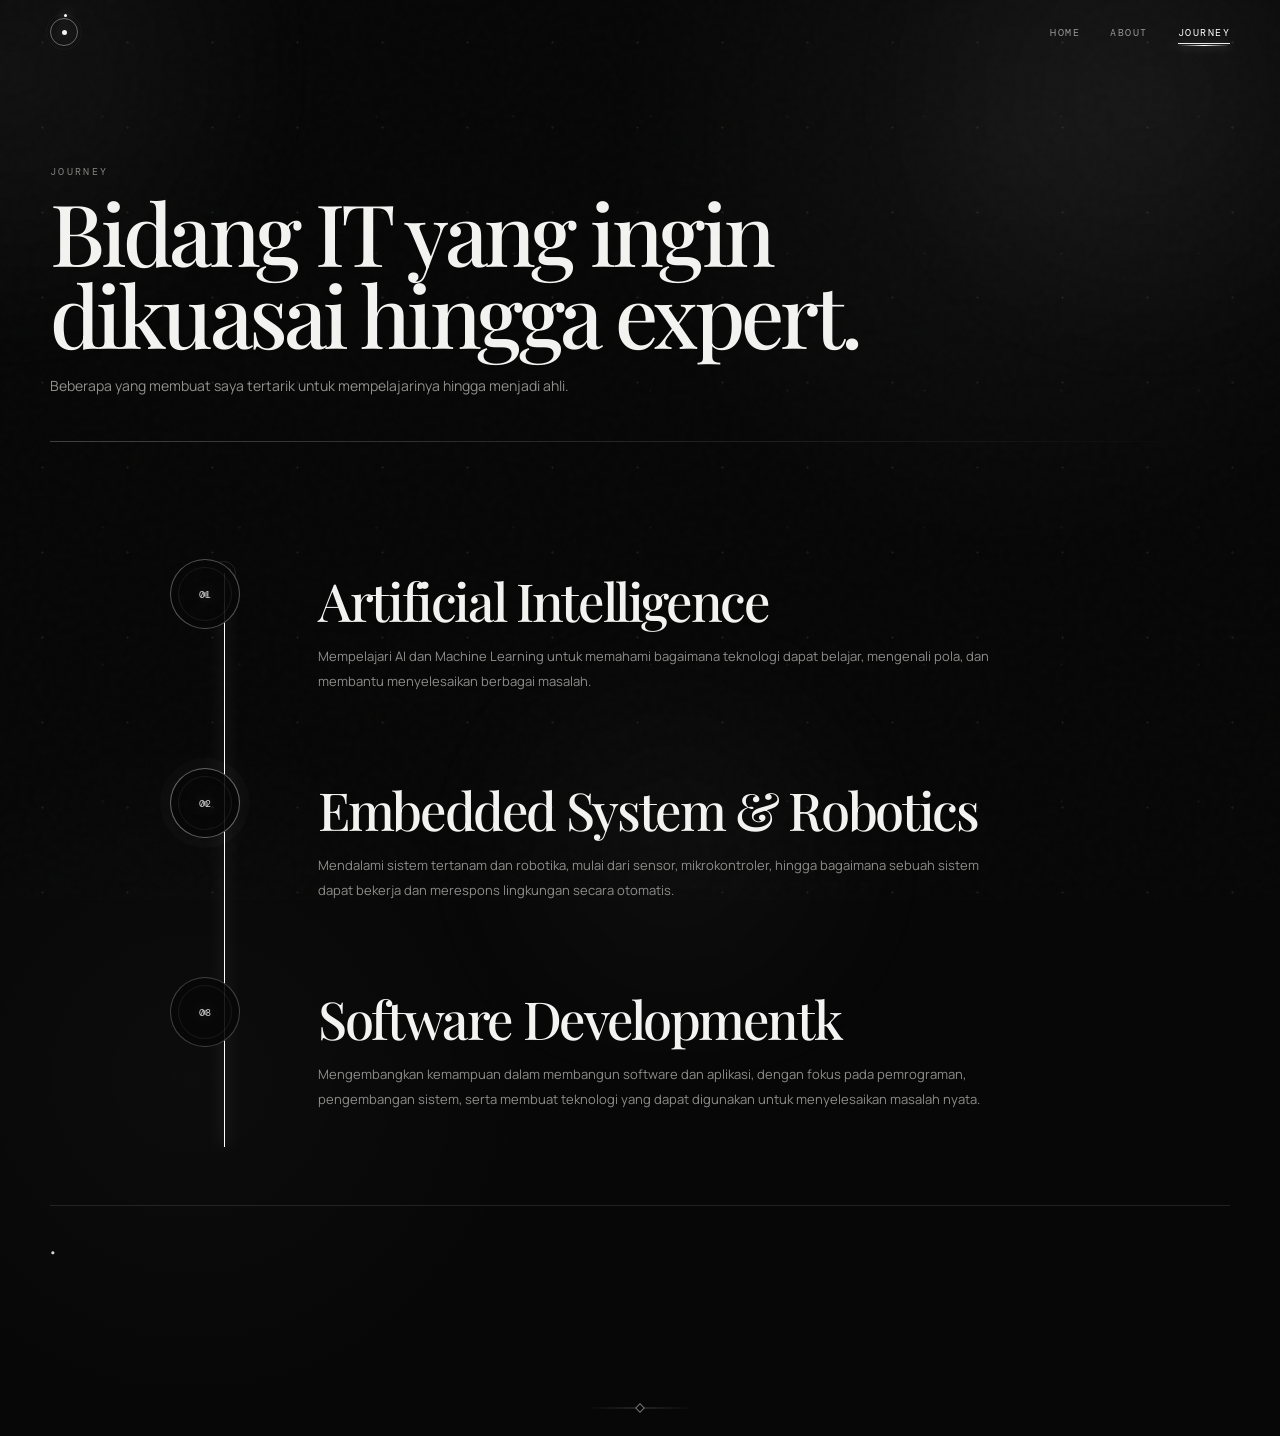
==== journey.html @ cc4d240f "Add files via upload" ====
<!doctype html>
<html lang="id">
<head>
  <meta charset="UTF-8">
  <meta name="viewport" content="width=device-width, initial-scale=1.0">
  <meta name="description" content="Journey dan tujuan belajar teknologi Afreza Alfianda Rizki Sumantri.">
  <title>Journey — Afreza Alfianda Rizki Sumantri</title>
  <link rel="stylesheet" href="styles.css">
</head>
<body data-page="journey">
  <div class="page-shell">
    <header class="navbar"><div class="container nav-inner">
      <a class="brand-mark" href="index.html" aria-label="Profil Saya"><span></span></a>
      <nav class="nav-links" aria-label="Navigasi utama">
        <a data-page="home" href="index.html">Home</a>
        <a data-page="about" href="about.html">About</a>
        <a data-page="journey" href="journey.html">Journey</a>
      </nav>
    </div></header>

    <main>
      <section class="inner-hero journey-hero">
        <div class="container">
          <div class="eyebrow reveal-fast">Journey</div>
          <h1 class="display reveal-fast">Bidang IT yang ingin dikuasai hingga expert.</h1>
          <p class="reveal-fast">Beberapa yang membuat saya tertarik untuk mempelajarinya hingga menjadi ahli.</p>
          <div class="rule reveal-fast"></div>
        </div>
      </section>

      <section class="container journey-wrap">
        <div class="journey-track" aria-label="Peta perjalanan belajar">
          <div class="journey-line"><span class="journey-line-run"></span></div>

          <article class="journey-stop reveal">
            <div class="stop-marker"><span>01</span></div>
            <div class="stop-copy">
              <span class="stop-label"></span>
              <h2 class="display">Artificial Intelligence</h2>
              <p>Mempelajari AI dan Machine Learning untuk memahami bagaimana teknologi dapat belajar, mengenali pola, dan membantu menyelesaikan berbagai masalah.</p>
            </div>
          </article>

          <article class="journey-stop reveal">
            <div class="stop-marker"><span>02</span></div>
            <div class="stop-copy">
              <span class="stop-label"></span>
              <h2 class="display">Embedded System & Robotics</h2>
              <p>Mendalami sistem tertanam dan robotika, mulai dari sensor, mikrokontroler, hingga bagaimana sebuah sistem dapat bekerja dan merespons lingkungan secara otomatis.</p>
            </div>
          </article>

          <article class="journey-stop reveal">
            <div class="stop-marker"><span>03</span></div>
            <div class="stop-copy">
              <span class="stop-label"></span>
              <h2 class="display">Software Developmentk</h2>
              <p>Mengembangkan kemampuan dalam membangun software dan aplikasi, dengan fokus pada pemrograman, pengembangan sistem, serta membuat teknologi yang dapat digunakan untuk menyelesaikan masalah nyata.</p>
            </div>
          </article>
        </div>

        <div class="journey-signoff reveal">
          <p>.</p>
          <span></span>
        </div>
      </section>
    </main>
    <div class="page-end" aria-hidden="true"></div>
  </div>
  <script src="script.js"></script>
</body>
</html>
---- styles.css ----
@import url('https://fonts.googleapis.com/css2?family=DM+Mono:wght@300;400;500&family=Manrope:wght@400;500;600;700&family=Playfair+Display:wght@500;600&display=swap');

:root{
  --bg:#070707;
  --bg-soft:#0b0b0b;
  --text:#f3f3f1;
  --muted:#969694;
  --muted-2:#686866;
  --line:rgba(255,255,255,.105);
  --line-soft:rgba(255,255,255,.065);
  --line-strong:rgba(255,255,255,.24);
  --silver:#d9d9d6;
  --ease:cubic-bezier(.2,.78,.18,1);
}

*{box-sizing:border-box}
html{scroll-behavior:smooth}
body{
  margin:0;
  min-height:100vh;
  overflow-x:hidden;
  color:var(--text);
  background:
    radial-gradient(circle at 80% 10%,rgba(255,255,255,.045),transparent 25%),
    radial-gradient(circle at 15% 75%,rgba(255,255,255,.025),transparent 23%),
    var(--bg);
  font-family:'Manrope',system-ui,-apple-system,BlinkMacSystemFont,'Segoe UI',sans-serif;
}

body::before{
  content:"";
  position:fixed;
  inset:0;
  pointer-events:none;
  z-index:999;
  opacity:.025;
  background-image:url("data:image/svg+xml,%3Csvg viewBox='0 0 160 160' xmlns='http://www.w3.org/2000/svg'%3E%3Cfilter id='noise'%3E%3CfeTurbulence type='fractalNoise' baseFrequency='.75' numOctaves='3' stitchTiles='stitch'/%3E%3C/filter%3E%3Crect width='100%25' height='100%25' filter='url(%23noise)' opacity='.75'/%3E%3C/svg%3E");
}

a{color:inherit;text-decoration:none}
button{font:inherit}

.page-shell{min-height:100vh;position:relative}
.container{width:min(1180px,calc(100% - 64px));margin:0 auto}

.navbar{
  position:fixed;
  inset:0 0 auto;
  z-index:100;
  padding:18px 0;
  transition:padding .35s ease,background .35s ease,backdrop-filter .35s ease;
}
.navbar.scrolled{
  padding:13px 0;
  background:rgba(7,7,7,.72);
  backdrop-filter:blur(18px);
  border-bottom:1px solid var(--line-soft);
}
.nav-inner{display:flex;align-items:center;justify-content:space-between}
.brand-mark{
  width:28px;height:28px;border:1px solid rgba(255,255,255,.36);border-radius:50%;
  display:grid;place-items:center;position:relative;
  transition:transform .5s var(--ease),border-color .5s ease;
}
.brand-mark span{
  width:5px;height:5px;border-radius:50%;background:#f5f5f5;
  box-shadow:0 0 16px rgba(255,255,255,.8);
  animation:softPulse 2.8s ease-in-out infinite;
}
.brand-mark:hover{transform:rotate(90deg);border-color:#fff}
.nav-links{display:flex;align-items:center;gap:30px}
.nav-links a{
  position:relative;
  padding:5px 0;
  color:#979795;
  font:400 10px 'DM Mono',monospace;
  text-transform:uppercase;
  letter-spacing:.15em;
  transition:color .3s ease;
}
.nav-links a::after{
  content:"";
  position:absolute;
  left:0;right:100%;bottom:0;
  height:1px;background:#eee;
  transition:right .4s var(--ease);
}
.nav-links a:hover,.nav-links a.active{color:#fff}
.nav-links a:hover::after,.nav-links a.active::after{right:0}

main{padding-top:70px}
.section{position:relative}
.eyebrow,.stop-label,.section-index,.identity-caption{
  font:400 10px 'DM Mono',monospace;
  letter-spacing:.23em;
  text-transform:uppercase;
}
.eyebrow{color:#838381}
.display{font-family:'Playfair Display',Georgia,serif;font-weight:500;letter-spacing:-.045em}

/* shared reveal */
.reveal,.reveal-fast{opacity:0;transform:translateY(20px)}
.reveal{transition:opacity .85s var(--ease),transform .85s var(--ease)}
.reveal.visible{opacity:1;transform:none}
.reveal-fast{animation:fadeUp .85s var(--ease) forwards}

/* HOME */
.home-hero{min-height:calc(100vh - 70px);display:grid;align-items:center;overflow:hidden}
.hero-grid{display:grid;grid-template-columns:1.04fr .96fr;gap:42px;align-items:center;position:relative;z-index:2}
.hero-copy{padding:72px 0 68px;position:relative}
.hero-name{
  position:relative;
  margin:17px 0 24px;
  max-width:860px;
  font-size:clamp(54px,7.5vw,104px);
  line-height:.91;
  color:#ddd;
}
.hero-name span{
  display:block;
  width:max-content;
  max-width:100%;
  background:linear-gradient(100deg,#6c6c6a 2%,#f8f8f5 32%,#a4a4a2 56%,#fafaf8 77%,#686866 97%);
  background-size:260% 100%;
  -webkit-background-clip:text;
  background-clip:text;
  -webkit-text-fill-color:transparent;
  animation:nameLight 6s ease-in-out infinite;
}
.hero-name span:nth-child(2){animation-delay:1.1s}
.name-sheen{
  width:min(370px,55%);height:1px;margin-top:4px;
  background:linear-gradient(90deg,rgba(255,255,255,0),rgba(255,255,255,.72),rgba(255,255,255,0));
  transform-origin:left center;
  animation:sheen 4.2s ease-in-out infinite;
}
.hero-lead{max-width:610px;margin:27px 0 29px;color:#9a9a98;font-size:14px;line-height:1.95}
.hero-actions{display:flex;align-items:center;gap:24px;flex-wrap:wrap}
.btn{
  display:inline-flex;align-items:center;gap:11px;padding:11px 16px;
  border:1px solid rgba(255,255,255,.3);border-radius:999px;
  font:500 10px 'DM Mono',monospace;letter-spacing:.14em;text-transform:uppercase;
  transition:transform .35s var(--ease),background .35s ease,border-color .35s ease;
}
.btn:hover{transform:translateY(-3px);background:rgba(255,255,255,.06);border-color:rgba(255,255,255,.68)}
.btn span{transition:transform .35s var(--ease)}
.btn:hover span{transform:translate(3px,-2px)}
.text-link{color:#aaa;font-size:12px;position:relative;transition:color .3s ease,transform .35s var(--ease)}
.text-link::after{content:"";position:absolute;left:0;right:0;bottom:-6px;height:1px;background:rgba(255,255,255,.2);transform:scaleX(.3);transform-origin:left;transition:transform .35s var(--ease)}
.text-link:hover{color:#fff;transform:translateX(4px)}
.text-link:hover::after{transform:scaleX(1)}
.hero-meta{display:flex;gap:28px;margin-top:37px;color:#5f5f5d;font:400 9px 'DM Mono',monospace;letter-spacing:.14em;text-transform:uppercase}

.portrait-stage{position:relative;display:grid;place-items:center;min-height:650px;isolation:isolate;padding-top:10px}
.portrait-aura{position:absolute;width:460px;height:460px;border-radius:50%;background:radial-gradient(circle,rgba(255,255,255,.11),rgba(255,255,255,.035) 36%,transparent 69%);filter:blur(14px);animation:auraBreath 5s ease-in-out infinite}
.portrait-ring{position:absolute;border:1px solid rgba(255,255,255,.12);border-radius:50%;pointer-events:none}
.ring-one{width:550px;height:550px;animation:orbitRotate 18s linear infinite}
.ring-two{width:435px;height:435px;border-style:dashed;border-color:rgba(255,255,255,.08);animation:orbitRotateReverse 25s linear infinite}
.portrait-ring::after{content:"";position:absolute;width:5px;height:5px;border-radius:50%;background:#fff;box-shadow:0 0 22px #fff;top:14%;right:11%}
.ring-two::after{top:auto;right:auto;bottom:7%;left:13%;width:4px;height:4px}
.portrait-spark{position:absolute;width:7px;height:7px;border:1px solid #ddd;transform:rotate(45deg);opacity:.65;animation:sparkFloat 3.8s ease-in-out infinite}
.spark-one{top:18%;right:8%}.spark-two{bottom:17%;left:14%;animation-delay:1.4s}
.portrait-circle{
  position:relative;width:min(430px,75vw);aspect-ratio:1;border-radius:50%;overflow:hidden;
  border:1px solid rgba(255,255,255,.22);
  background:radial-gradient(circle at 55% 18%,rgba(255,255,255,.08),rgba(14,14,14,.92) 68%);
  box-shadow:0 30px 80px rgba(0,0,0,.6),0 0 70px rgba(255,255,255,.035);
  display:block;
  animation:portraitFloat 6.5s ease-in-out infinite;
}
.portrait-circle::before{content:"";position:absolute;inset:5%;border-radius:50%;border:1px solid rgba(255,255,255,.06);z-index:2;pointer-events:none}
.portrait-circle::after{content:"";position:absolute;inset:0;background:linear-gradient(180deg,rgba(255,255,255,.035),transparent 38%,rgba(0,0,0,.12));z-index:3;pointer-events:none}
.portrait-circle img{position:absolute;left:50%;top:-12%;width:100%;height:auto;max-width:none;transform:translateX(-50%);filter:none;z-index:1}

.hero-glow{position:absolute;border-radius:50%;pointer-events:none;filter:blur(50px);opacity:.18}
.hero-glow-a{width:230px;height:230px;right:17%;top:19%;background:#fff;animation:glowDrift 8s ease-in-out infinite}
.hero-glow-b{width:180px;height:180px;left:10%;bottom:10%;background:#aaa;animation:glowDrift 10s ease-in-out infinite reverse}
.scroll-cue{position:absolute;bottom:20px;left:50%;transform:translateX(-50%);width:18px;height:27px;border:1px solid rgba(255,255,255,.25);border-radius:999px;opacity:.5}
.scroll-cue span{position:absolute;left:50%;top:6px;width:2px;height:5px;background:#fff;border-radius:2px;transform:translateX(-50%);animation:scrollDot 1.7s ease-in-out infinite}

.home-about{padding:118px 0 120px;border-top:1px solid var(--line-soft)}
.home-about-grid{display:grid;grid-template-columns:.94fr 1.06fr;gap:75px;align-items:start}
.home-about h2{font-size:clamp(38px,4.7vw,64px);line-height:.98;margin:15px 0 0;max-width:560px}
.about-copy{padding-top:24px;max-width:650px;color:#999;font-size:14px;line-height:2}
.about-copy p{margin:0}
.about-note{margin-top:34px!important;color:#d5d5d1;font-family:'Playfair Display',Georgia,serif;font-size:21px;line-height:1.45;max-width:550px;position:relative;padding-left:24px}
.about-note::before{content:"";position:absolute;left:0;top:.1em;width:1px;height:86%;background:linear-gradient(#fff,transparent)}
.home-traits{display:grid;grid-template-columns:repeat(3,1fr);margin-top:75px;border-top:1px solid var(--line);border-bottom:1px solid var(--line)}
.trait{min-height:110px;padding:22px 22px;position:relative;display:flex;flex-direction:column;justify-content:center;gap:7px}
.trait:not(:last-child)::after{content:"";position:absolute;right:0;top:20px;bottom:20px;width:1px;background:var(--line)}
.trait-line{position:absolute;top:-1px;left:22px;width:36px;height:1px;background:#eee;transform-origin:left;transition:width .5s var(--ease)}
.trait:hover .trait-line{width:72px}
.trait strong{font:500 12px 'DM Mono',monospace;letter-spacing:.08em;text-transform:uppercase}
.trait small{color:#676765;font-size:10px;line-height:1.7;max-width:260px}

/* INNER */
.inner-hero{padding:95px 0 56px}
.inner-hero h1{font-size:clamp(54px,6.7vw,92px);line-height:.96;margin:13px 0 17px;max-width:900px}
.inner-hero p{max-width:720px;margin:0;color:#90908e;font-size:14px;line-height:1.9}
.rule{height:1px;margin-top:42px;background:linear-gradient(90deg,rgba(255,255,255,.23),transparent)}

/* ABOUT — editorial, open, no cards */
.about-layout{display:grid;grid-template-columns:.72fr 1.28fr;gap:85px;padding:35px 0 120px}
.identity-panel{position:sticky;top:105px;height:max-content;padding:5px 30px 10px 0;border-right:1px solid var(--line)}
.identity-top{display:flex;align-items:center;gap:12px;color:#666;margin-bottom:29px}
.identity-number{color:#a0a09e;font:400 10px 'DM Mono',monospace}
.identity-caption{font-size:9px;color:#646462}
.identity-panel h2{font-size:clamp(34px,3.6vw,53px);line-height:.97;margin:0 0 42px}
.identity-details{display:grid;gap:21px}
.identity-details div{display:grid;gap:7px}
.identity-details small{color:#5f5f5d;font:400 8px 'DM Mono',monospace;letter-spacing:.18em;text-transform:uppercase}
.identity-details strong{font-size:12px;font-weight:500;line-height:1.55;color:#d0d0cd}
.about-content{display:grid;gap:54px}
.editorial-block{display:grid;grid-template-columns:42px 1fr;gap:22px;align-items:start}
.editorial-block:not(:last-child){padding-bottom:52px;border-bottom:1px solid var(--line-soft)}
.section-index{color:#5d5d5b;font-size:9px;padding-top:5px}
.editorial-block h3{margin:0 0 15px;font:500 clamp(24px,2.4vw,34px)/1.1 'Playfair Display',Georgia,serif;letter-spacing:-.03em}
.editorial-block p{margin:0;color:#8f8f8d;font-size:13px;line-height:1.95;max-width:700px}
.interest-list{margin-top:27px;border-top:1px solid var(--line)}
.interest-row{display:grid;grid-template-columns:48px 1fr;gap:18px;padding:20px 0;border-bottom:1px solid var(--line-soft);transition:transform .45s var(--ease),padding-left .45s var(--ease)}
.interest-row:hover{transform:translateX(8px)}
.interest-row h4{margin:0 0 6px;font-size:13px;font-weight:600}
.interest-row p{font-size:11px;line-height:1.7;color:#6f6f6d;max-width:580px}
.interest-icon{width:38px;height:38px;display:grid;place-items:center;position:relative;color:#c3c3c0}
.icon-code{font:500 12px 'DM Mono',monospace}
.icon-node i{position:absolute;width:5px;height:5px;border-radius:50%;background:#c3c3c0}
.icon-node i:nth-child(1){left:7px;top:9px}.icon-node i:nth-child(2){right:7px;top:18px}.icon-node i:nth-child(3){left:12px;bottom:6px}
.icon-node::before,.icon-node::after{content:"";position:absolute;height:1px;background:#888;transform-origin:left center}
.icon-node::before{left:9px;top:12px;width:19px;transform:rotate(24deg)}
.icon-node::after{left:13px;top:26px;width:15px;transform:rotate(-42deg)}
.icon-scan{border:1px solid rgba(255,255,255,.32);border-radius:10px;width:30px;height:30px;margin:4px}
.icon-scan::before,.icon-scan::after{content:"";position:absolute;background:#c3c3c0}
.icon-scan::before{width:6px;height:1px;top:6px;right:-2px;box-shadow:-17px 17px 0 #c3c3c0}
.icon-scan::after{height:6px;width:1px;right:6px;top:-2px;box-shadow:-17px 17px 0 #c3c3c0}
.icon-play{font-size:12px;border:1px solid rgba(255,255,255,.22);width:30px;height:30px;border-radius:50%;margin:4px}
.icon-play span{transform:translateX(1px)}
.focus-block{padding-bottom:15px!important;border-bottom:0!important}
.focus-words{display:flex;gap:18px;flex-wrap:wrap;margin-top:26px;padding-top:20px;border-top:1px solid var(--line);max-width:700px}
.focus-words span{color:#b7b7b4;font:400 10px 'DM Mono',monospace;letter-spacing:.1em;text-transform:uppercase;position:relative}
.focus-words span:not(:last-child)::after{content:"/";position:absolute;right:-12px;color:#565654}

/* JOURNEY — 3 clean stages */
.journey-wrap{padding:35px 0 120px}
.journey-track{position:relative;max-width:940px;margin:0 auto;padding:10px 0 20px}
.journey-line{position:absolute;left:54px;top:40px;bottom:44px;width:1px;background:linear-gradient(180deg,rgba(255,255,255,.3),rgba(255,255,255,.08))}
.journey-line-run{position:absolute;left:0;top:0;width:1px;height:0;background:#fff;box-shadow:0 0 12px rgba(255,255,255,.5);transition:height 1.4s var(--ease)}
.journey-track.active .journey-line-run{height:100%}
.journey-stop{display:grid;grid-template-columns:110px 1fr;gap:38px;position:relative;padding:16px 0 58px}
.stop-marker{width:70px;height:70px;border-radius:50%;border:1px solid rgba(255,255,255,.23);background:rgba(7,7,7,.9);display:grid;place-items:center;position:relative;z-index:2;transition:transform .5s var(--ease),border-color .5s ease,box-shadow .5s ease}
.stop-marker::before{content:"";position:absolute;inset:7px;border:1px solid rgba(255,255,255,.07);border-radius:50%;transition:transform .5s var(--ease)}
.stop-marker span{font:400 10px 'DM Mono',monospace;color:#ccc}
.journey-stop:hover .stop-marker{transform:translateX(3px) scale(1.05);border-color:#eee;box-shadow:0 0 30px rgba(255,255,255,.08)}
.journey-stop:hover .stop-marker::before{transform:rotate(90deg)}
.stop-copy{padding-top:4px}
.stop-label{font-size:9px;color:#60605e}
.stop-copy h2{font-size:clamp(34px,4.1vw,54px);line-height:.98;margin:12px 0 17px;max-width:680px}
.stop-copy p{margin:0;color:#8d8d8b;font-size:13px;line-height:1.95;max-width:680px}
.journey-stop:nth-child(2) .stop-marker{border-color:rgba(255,255,255,.3)}
.journey-stop:nth-child(3) .stop-marker{border-color:rgba(255,255,255,.38);box-shadow:0 0 0 10px rgba(255,255,255,.018)}
.journey-signoff{border-top:1px solid var(--line);margin-top:14px;padding-top:24px;display:flex;justify-content:space-between;align-items:baseline;gap:20px}
.journey-signoff p{margin:0;font:500 22px/1.4 'Playfair Display',Georgia,serif;color:#d9d9d7}
.journey-signoff span{font:400 9px 'DM Mono',monospace;color:#666;letter-spacing:.12em;text-transform:uppercase}

.page-end{width:min(1180px,calc(100% - 64px));height:56px;margin:0 auto;position:relative}
.page-end::before{content:"";position:absolute;left:50%;top:50%;width:110px;height:1px;background:linear-gradient(90deg,transparent,rgba(255,255,255,.24),transparent);transform:translate(-50%,-50%)}
.page-end::after{content:"";position:absolute;left:50%;top:50%;width:5px;height:5px;border:1px solid #777;transform:translate(-50%,-50%) rotate(45deg);background:var(--bg)}

@keyframes fadeUp{from{opacity:0;transform:translateY(20px)}to{opacity:1;transform:none}}
@keyframes nameLight{0%,100%{background-position:0% 50%}50%{background-position:100% 50%}}
@keyframes sheen{0%,100%{opacity:.2;transform:scaleX(.4)}50%{opacity:.8;transform:scaleX(1)}}
@keyframes portraitFloat{0%,100%{transform:translateY(0)}50%{transform:translateY(-9px)}}
@keyframes auraBreath{0%,100%{transform:scale(.92);opacity:.55}50%{transform:scale(1.04);opacity:.95}}
@keyframes orbitRotate{to{transform:rotate(360deg)}}
@keyframes orbitRotateReverse{to{transform:rotate(-360deg)}}
@keyframes softPulse{0%,100%{transform:scale(.75);opacity:.55}50%{transform:scale(1.18);opacity:1}}
@keyframes sparkFloat{0%,100%{transform:rotate(45deg) translate(0,0);opacity:.35}50%{transform:rotate(45deg) translate(4px,-7px);opacity:.9}}
@keyframes glowDrift{0%,100%{transform:translate(0,0) scale(.92)}50%{transform:translate(-24px,18px) scale(1.08)}}
@keyframes scrollDot{0%{transform:translate(-50%,0);opacity:.2}50%{transform:translate(-50%,7px);opacity:1}100%{transform:translate(-50%,0);opacity:.2}}

@media (max-width:900px){
  .container{width:min(100% - 44px,1180px)}
  .hero-grid,.home-about-grid,.about-layout{grid-template-columns:1fr}
  .hero-copy{padding-bottom:20px}
  .portrait-stage{min-height:530px}
  .ring-one{width:450px;height:450px}.ring-two{width:375px;height:375px}
  .portrait-aura{width:390px;height:390px}
  .portrait-circle{width:min(390px,74vw)}
  .about-layout{gap:52px}
  .identity-panel{position:relative;top:0;border-right:0;border-bottom:1px solid var(--line);padding:0 0 40px}
  .journey-track{max-width:760px}
}

@media (max-width:650px){
  .container{width:min(100% - 28px,1180px)}
  .navbar{padding:14px 0}.nav-links{gap:18px}.nav-links a{font-size:8px}
  main{padding-top:62px}
  .home-hero{min-height:auto;padding-bottom:50px}
  .hero-grid{gap:12px}
  .hero-copy{padding:70px 0 10px}
  .hero-name{font-size:clamp(45px,12.6vw,70px);margin-top:14px}
  .hero-lead{font-size:12px;line-height:1.85;margin:23px 0}
  .hero-meta{font-size:8px;gap:14px;flex-wrap:wrap}
  .portrait-stage{min-height:420px}
  .ring-one{width:350px;height:350px}.ring-two{width:290px;height:290px}
  .portrait-aura{width:300px;height:300px}
  .portrait-circle{width:min(320px,82vw)}
  .portrait-spark{display:none}
  .scroll-cue{display:none}
  .home-about{padding:86px 0 88px}
  .home-about-grid{gap:28px}
  .home-about h2{font-size:clamp(36px,11vw,54px)}
  .about-copy{padding-top:0;font-size:12px}
  .about-note{font-size:18px}
  .home-traits{grid-template-columns:1fr;margin-top:54px}
  .trait{min-height:88px;padding:18px 4px}
  .trait:not(:last-child)::after{right:auto;left:0;top:auto;bottom:0;width:100%;height:1px}
  .trait-line{left:4px}
  .inner-hero{padding:78px 0 45px}
  .inner-hero h1{font-size:clamp(44px,12vw,64px)}
  .inner-hero p{font-size:12px}
  .about-layout{padding-bottom:82px}
  .identity-panel h2{font-size:40px}
  .editorial-block{grid-template-columns:30px 1fr;gap:14px}
  .editorial-block h3{font-size:25px}
  .editorial-block p{font-size:12px}
  .interest-row{grid-template-columns:40px 1fr;gap:13px}
  .focus-words{gap:12px}
  .focus-words span{font-size:8px}
  .focus-words span:not(:last-child)::after{right:-8px}
  .journey-wrap{padding-bottom:85px}
  .journey-line{left:29px;top:39px;bottom:35px}
  .journey-stop{grid-template-columns:62px 1fr;gap:18px;padding-bottom:48px}
  .stop-marker{width:58px;height:58px}
  .stop-copy h2{font-size:clamp(31px,9vw,46px)}
  .stop-copy p{font-size:12px}
  .journey-signoff{display:block}
  .journey-signoff p{font-size:19px}
  .journey-signoff span{display:block;margin-top:10px}
  .page-end{width:calc(100% - 28px)}
}

@media (prefers-reduced-motion:reduce){
  *,*::before,*::after{animation-duration:.01ms!important;animation-iteration-count:1!important;scroll-behavior:auto!important;transition-duration:.01ms!important}
}


/* =========================================================
   MOTION LAYER — visual only; content and photography stay untouched
   ========================================================= */

:root{
  --motion-white:rgba(255,255,255,.88);
  --motion-soft:rgba(255,255,255,.12);
  --motion-faint:rgba(255,255,255,.045);
}

/* Deep ambient light that slowly travels across the site */
body::after{
  content:"";
  position:fixed;
  inset:-20%;
  pointer-events:none;
  z-index:-1;
  background:
    radial-gradient(circle at 15% 20%,rgba(255,255,255,.055),transparent 18%),
    radial-gradient(circle at 78% 22%,rgba(255,255,255,.045),transparent 19%),
    radial-gradient(circle at 52% 82%,rgba(255,255,255,.035),transparent 21%);
  filter:blur(24px);
  animation:ambientDrift 18s ease-in-out infinite alternate;
  opacity:.9;
}

/* Slow horizontal light sweep — almost invisible, gives depth */
.page-shell::before{
  content:"";
  position:fixed;
  left:-35vw;
  top:0;
  width:24vw;
  height:100vh;
  pointer-events:none;
  z-index:5;
  opacity:.08;
  background:linear-gradient(90deg,transparent,rgba(255,255,255,.7),transparent);
  filter:blur(22px);
  transform:skewX(-14deg);
  animation:lightSweep 16s ease-in-out infinite;
}

/* Tiny moving grain / dust field */
.page-shell::after{
  content:"";
  position:fixed;
  inset:0;
  pointer-events:none;
  z-index:4;
  opacity:.18;
  background-image:
    radial-gradient(circle,rgba(255,255,255,.34) 0 1px,transparent 1.4px),
    radial-gradient(circle,rgba(255,255,255,.2) 0 1px,transparent 1.3px);
  background-size:85px 85px,137px 137px;
  background-position:0 0,34px 48px;
  animation:dustDrift 28s linear infinite;
  mix-blend-mode:screen;
}

/* Page entrance */
main{
  animation:pageReveal 1s cubic-bezier(.18,.74,.16,1) both;
}
.navbar{
  animation:navDrop .9s cubic-bezier(.18,.74,.16,1) both;
}

/* Navigation gets a subtle living light */
.nav-links a::before{
  content:"";
  position:absolute;
  left:0;
  bottom:-2px;
  width:0;
  height:1px;
  background:linear-gradient(90deg,transparent,#fff,transparent);
  box-shadow:0 0 10px rgba(255,255,255,.5);
  transition:width .6s var(--ease);
}
.nav-links a:hover::before,
.nav-links a.active::before{width:100%}
.nav-links a:hover{ text-shadow:0 0 14px rgba(255,255,255,.2) }

/* Brand feels less static */
.brand-mark::before{
  content:"";
  position:absolute;
  inset:-5px;
  border-radius:50%;
  border:1px solid rgba(255,255,255,.03);
  animation:brandOrbit 5s linear infinite;
}
.brand-mark::after{
  content:"";
  position:absolute;
  width:3px;height:3px;
  border-radius:50%;
  background:#fff;
  top:-5px;left:50%;
  box-shadow:0 0 10px rgba(255,255,255,.9);
  animation:brandDot 3.5s linear infinite;
}

/* Hero gains a more intentional light field */
.home-hero::before{
  content:"";
  position:absolute;
  inset:7% 0 auto 0;
  height:58%;
  pointer-events:none;
  background:
    linear-gradient(90deg,transparent 0 13%,rgba(255,255,255,.018) 13.05% 13.1%,transparent 13.15% 100%),
    linear-gradient(rgba(255,255,255,.012) 1px,transparent 1px);
  background-size:100% 100%,100% 88px;
  mask-image:linear-gradient(to bottom,rgba(0,0,0,.5),transparent);
  opacity:.55;
  animation:heroGridDrift 14s linear infinite;
}

/* Interactive portrait-stage uses the existing --mx/--my without moving the photo */
.portrait-stage .ring-one{
  transform:translate3d(calc(var(--mx,0px) * .45),calc(var(--my,0px) * .45),0);
}
.portrait-stage .ring-two{
  transform:translate3d(calc(var(--mx,0px) * -.3),calc(var(--my,0px) * -.3),0);
}
.portrait-stage .portrait-aura{
  transform:translate3d(calc(var(--mx,0px) * .18),calc(var(--my,0px) * .18),0);
}

/* Stronger ambient motion without altering portrait content */
.hero-glow-a{animation:glowDrift 8s ease-in-out infinite,glowPulse 5s ease-in-out infinite}
.hero-glow-b{animation:glowDrift 11s ease-in-out infinite reverse,glowPulse 6.5s ease-in-out infinite reverse}

/* Buttons feel tactile */
.btn{
  position:relative;
  overflow:hidden;
  isolation:isolate;
}
.btn::before{
  content:"";
  position:absolute;
  top:-30%;
  left:-15%;
  width:30%;
  height:160%;
  background:linear-gradient(90deg,transparent,rgba(255,255,255,.18),transparent);
  transform:translateX(-180%) skewX(-18deg);
  transition:transform .8s var(--ease);
  pointer-events:none;
}
.btn:hover::before{transform:translateX(520%) skewX(-18deg)}
.btn::after{
  content:"";
  position:absolute;
  inset:0;
  border-radius:inherit;
  box-shadow:inset 0 0 0 1px rgba(255,255,255,0);
  transition:box-shadow .4s ease;
  pointer-events:none;
}
.btn:hover::after{box-shadow:inset 0 0 0 1px rgba(255,255,255,.08)}

/* Home about section has depth without cards */
.home-about::before{
  content:"";
  position:absolute;
  inset:0;
  background:
    radial-gradient(circle at 5% 25%,rgba(255,255,255,.025),transparent 21%),
    radial-gradient(circle at 90% 70%,rgba(255,255,255,.018),transparent 24%);
  pointer-events:none;
  animation:sectionBreathe 9s ease-in-out infinite alternate;
}
.trait{
  overflow:hidden;
  transition:transform .5s var(--ease),background .5s ease;
}
.trait::before{
  content:"";
  position:absolute;
  left:0;right:0;bottom:0;
  height:100%;
  background:linear-gradient(180deg,transparent,rgba(255,255,255,.025));
  transform:translateY(102%);
  transition:transform .55s var(--ease);
  pointer-events:none;
}
.trait:hover{transform:translateY(-5px)}
.trait:hover::before{transform:translateY(0)}
.trait strong{transition:letter-spacing .45s var(--ease),color .45s ease}
.trait:hover strong{letter-spacing:.15em;color:#fff}

/* About page: editorial elements animate independently */
.about-hero .rule{
  position:relative;
  overflow:hidden;
}
.about-hero .rule::after{
  content:"";
  position:absolute;
  left:0;top:0;height:1px;width:32%;
  background:linear-gradient(90deg,transparent,#fff,transparent);
  animation:ruleTravel 5.5s ease-in-out infinite;
}
.identity-panel{
  transition:transform .6s var(--ease),border-color .4s ease;
}
.identity-panel:hover{
  transform:translateX(4px);
  border-color:rgba(255,255,255,.18);
}
.identity-details div{
  position:relative;
  padding-left:0;
  transition:transform .45s var(--ease);
}
.identity-details div::before{
  content:"";
  position:absolute;
  left:-18px;
  top:2px;
  width:2px;height:12px;
  background:linear-gradient(#fff,transparent);
  opacity:0;
  transform:scaleY(.4);
  transform-origin:top;
  transition:opacity .4s ease,transform .45s var(--ease);
}
.identity-details div:hover{transform:translateX(6px)}
.identity-details div:hover::before{opacity:.7;transform:scaleY(1)}

.editorial-block{
  position:relative;
}
.editorial-block > div{
  transition:transform .55s var(--ease);
}
.editorial-block:hover > div{transform:translateX(4px)}
.section-index{
  transition:color .4s ease,text-shadow .4s ease,transform .45s var(--ease);
}
.editorial-block:hover .section-index{
  color:#fff;
  text-shadow:0 0 14px rgba(255,255,255,.25);
  transform:translateY(-2px);
}

.interest-row{
  position:relative;
  overflow:hidden;
}
.interest-row::before{
  content:"";
  position:absolute;
  left:0;
  bottom:0;
  height:1px;
  width:100%;
  background:linear-gradient(90deg,transparent,rgba(255,255,255,.45),transparent);
  transform:translateX(-105%);
  transition:transform .8s var(--ease);
}
.interest-row:hover::before{transform:translateX(105%)}
.interest-icon{
  transition:transform .55s var(--ease),color .4s ease;
}
.interest-row:hover .interest-icon{
  transform:translateY(-3px) rotate(-4deg);
  color:#fff;
}
.interest-row:hover h4{text-shadow:0 0 12px rgba(255,255,255,.13)}

.focus-words span{
  transition:color .35s ease,text-shadow .35s ease,transform .4s var(--ease);
}
.focus-words span:hover{
  color:#fff;
  text-shadow:0 0 12px rgba(255,255,255,.22);
  transform:translateY(-2px);
}

/* Journey: make the route feel like a living path, not a static line */
.journey-wrap{
  position:relative;
}
.journey-track::before{
  content:"";
  position:absolute;
  left:54px;
  top:40px;
  width:22px;height:22px;
  border-radius:50%;
  border:1px solid rgba(255,255,255,.1);
  transform:translate(-50%,-50%);
  animation:routePulse 3.5s ease-in-out infinite;
}
.journey-line-run{
  box-shadow:0 0 15px rgba(255,255,255,.55),0 0 32px rgba(255,255,255,.12);
}
.journey-stop{
  transition:transform .55s var(--ease);
}
.journey-stop:hover{transform:translateX(7px)}
.stop-marker{
  overflow:visible;
}
.stop-marker::after{
  content:"";
  position:absolute;
  width:5px;height:5px;
  border-radius:50%;
  background:#fff;
  box-shadow:0 0 14px rgba(255,255,255,.75);
  opacity:.4;
  animation:markerBlink 2.8s ease-in-out infinite;
}
.journey-stop:nth-child(2) .stop-marker::after{animation-delay:.7s}
.journey-stop:nth-child(3) .stop-marker::after{animation-delay:1.35s}
.journey-stop:hover .stop-marker{
  box-shadow:0 0 0 8px rgba(255,255,255,.02),0 0 36px rgba(255,255,255,.1);
}
.stop-copy h2{
  transition:transform .55s var(--ease),text-shadow .5s ease;
}
.journey-stop:hover .stop-copy h2{
  transform:translateX(5px);
  text-shadow:0 0 26px rgba(255,255,255,.08);
}
.journey-signoff{
  position:relative;
  overflow:hidden;
}
.journey-signoff::after{
  content:"";
  position:absolute;
  left:-25%;
  bottom:0;
  width:25%;
  height:1px;
  background:linear-gradient(90deg,transparent,#fff,transparent);
  animation:signoffTravel 6s ease-in-out infinite;
}
.page-end{
  animation:endPulse 4s ease-in-out infinite;
}

/* Pointer light — inserted by script only on fine pointers */
.cursor-glow{
  position:fixed;
  width:220px;height:220px;
  border-radius:50%;
  pointer-events:none;
  z-index:3;
  background:radial-gradient(circle,rgba(255,255,255,.055),transparent 65%);
  filter:blur(1px);
  transform:translate(-50%,-50%);
  opacity:0;
  transition:opacity .4s ease;
}
.cursor-dot{
  position:fixed;
  width:6px;height:6px;
  border-radius:50%;
  pointer-events:none;
  z-index:101;
  background:#fff;
  box-shadow:0 0 14px rgba(255,255,255,.6);
  transform:translate(-50%,-50%);
  opacity:0;
  transition:opacity .25s ease,transform .18s ease;
}
body.cursor-active .cursor-glow,
body.cursor-active .cursor-dot{opacity:1}

/* Scroll progress */
.scroll-progress{
  position:fixed;
  top:0;left:0;
  height:1px;
  width:0;
  z-index:120;
  background:linear-gradient(90deg,transparent,#fff 35%,#a9a9a7 70%,transparent);
  box-shadow:0 0 9px rgba(255,255,255,.5);
  pointer-events:none;
}

/* Soft transition when moving between pages */
body.page-leaving main,
body.page-leaving .navbar{
  opacity:0;
  transform:translateY(-8px);
  transition:opacity .28s ease,transform .28s ease;
}

/* Keyframes */
@keyframes ambientDrift{
  0%{transform:translate3d(-2%,0,0) scale(1)}
  50%{transform:translate3d(2%,-1.5%,0) scale(1.05)}
  100%{transform:translate3d(-1%,2%,0) scale(1.02)}
}
@keyframes lightSweep{
  0%{transform:translateX(0) skewX(-14deg);opacity:0}
  12%,78%{opacity:.08}
  100%{transform:translateX(520vw) skewX(-14deg);opacity:0}
}
@keyframes dustDrift{
  from{transform:translate3d(0,0,0)}
  to{transform:translate3d(85px,-65px,0)}
}
@keyframes pageReveal{
  from{opacity:0;transform:translateY(8px)}
  to{opacity:1;transform:none}
}
@keyframes navDrop{
  from{opacity:0;transform:translateY(-10px)}
  to{opacity:1;transform:none}
}
@keyframes brandOrbit{
  to{transform:rotate(360deg)}
}
@keyframes brandDot{
  to{transform:rotate(360deg) translateX(13px) rotate(-360deg)}
}
@keyframes heroGridDrift{
  from{background-position:0 0,0 0}
  to{background-position:0 0,0 -88px}
}
@keyframes glowPulse{
  0%,100%{opacity:.12}
  50%{opacity:.25}
}
@keyframes sectionBreathe{
  from{opacity:.55;transform:scale(1)}
  to{opacity:1;transform:scale(1.03)}
}
@keyframes ruleTravel{
  0%,100%{transform:translateX(-110%)}
  50%{transform:translateX(310%)}
}
@keyframes routePulse{
  0%,100%{box-shadow:0 0 0 0 rgba(255,255,255,0)}
  50%{box-shadow:0 0 0 10px rgba(255,255,255,.025)}
}
@keyframes markerBlink{
  0%,100%{transform:scale(.6);opacity:.25}
  50%{transform:scale(1.4);opacity:1}
}
@keyframes signoffTravel{
  0%,100%{transform:translateX(-10vw);opacity:0}
  20%{opacity:.6}
  70%{opacity:.35}
  100%{transform:translateX(520%);opacity:0}
}

@media (max-width:900px){
  .page-shell::before{display:none}
  body::after{inset:-25%;opacity:.65}
  .cursor-glow,.cursor-dot{display:none}
  .hero-grid{gap:28px}
}
@media (max-width:650px){
  .page-shell::after{opacity:.1}
  body::after{opacity:.45}
  .hero-grid{gap:10px}
}
@media (prefers-reduced-motion:reduce){
  body::after,.page-shell::before,.page-shell::after,.navbar,main,.hero-glow-a,.hero-glow-b,
  .brand-mark::before,.brand-mark::after,.home-hero::before,.about-hero .rule::after,
  .journey-track::before,.journey-signoff::after,.page-end{animation:none!important}
  .cursor-glow,.cursor-dot{display:none!important}
}
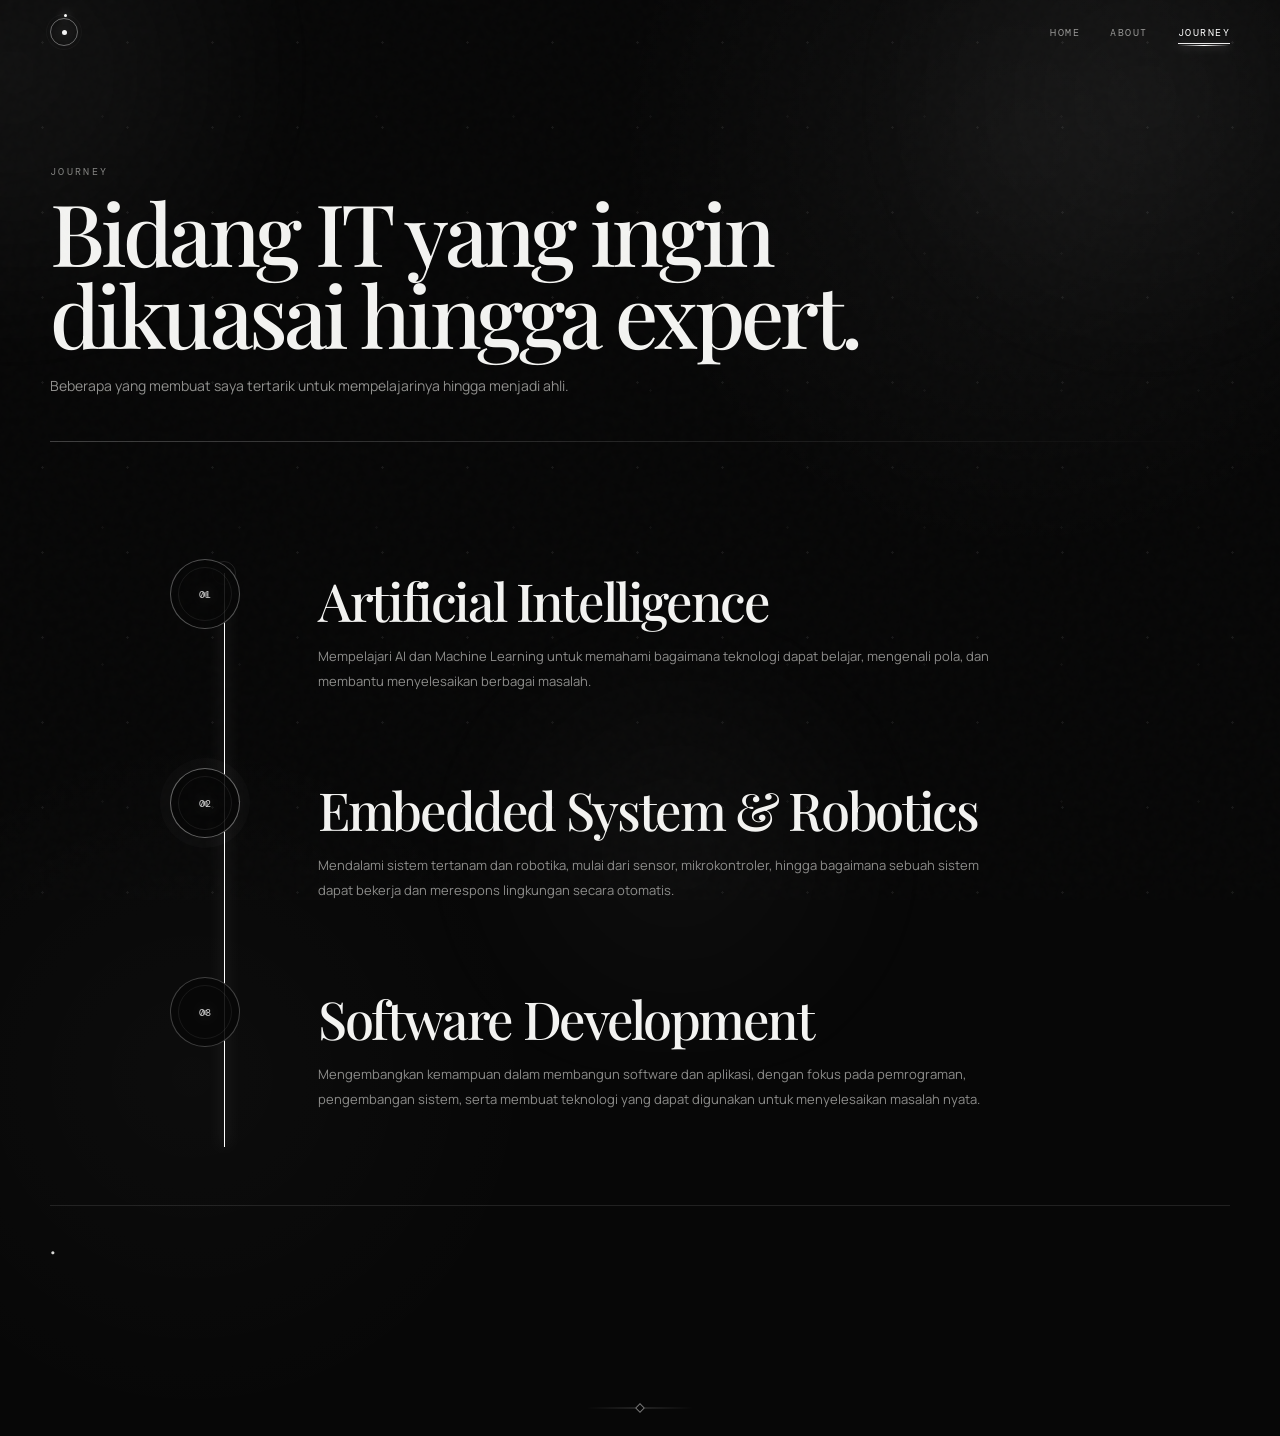
==== commit 97f5ac7e: "Fix typo in journey stop heading" ====
--- a/journey.html
+++ b/journey.html
@@ -54,7 +54,7 @@
             <div class="stop-marker"><span>03</span></div>
             <div class="stop-copy">
               <span class="stop-label"></span>
-              <h2 class="display">Software Developmentk</h2>
+              <h2 class="display">Software Development</h2>
               <p>Mengembangkan kemampuan dalam membangun software dan aplikasi, dengan fokus pada pemrograman, pengembangan sistem, serta membuat teknologi yang dapat digunakan untuk menyelesaikan masalah nyata.</p>
             </div>
           </article>
